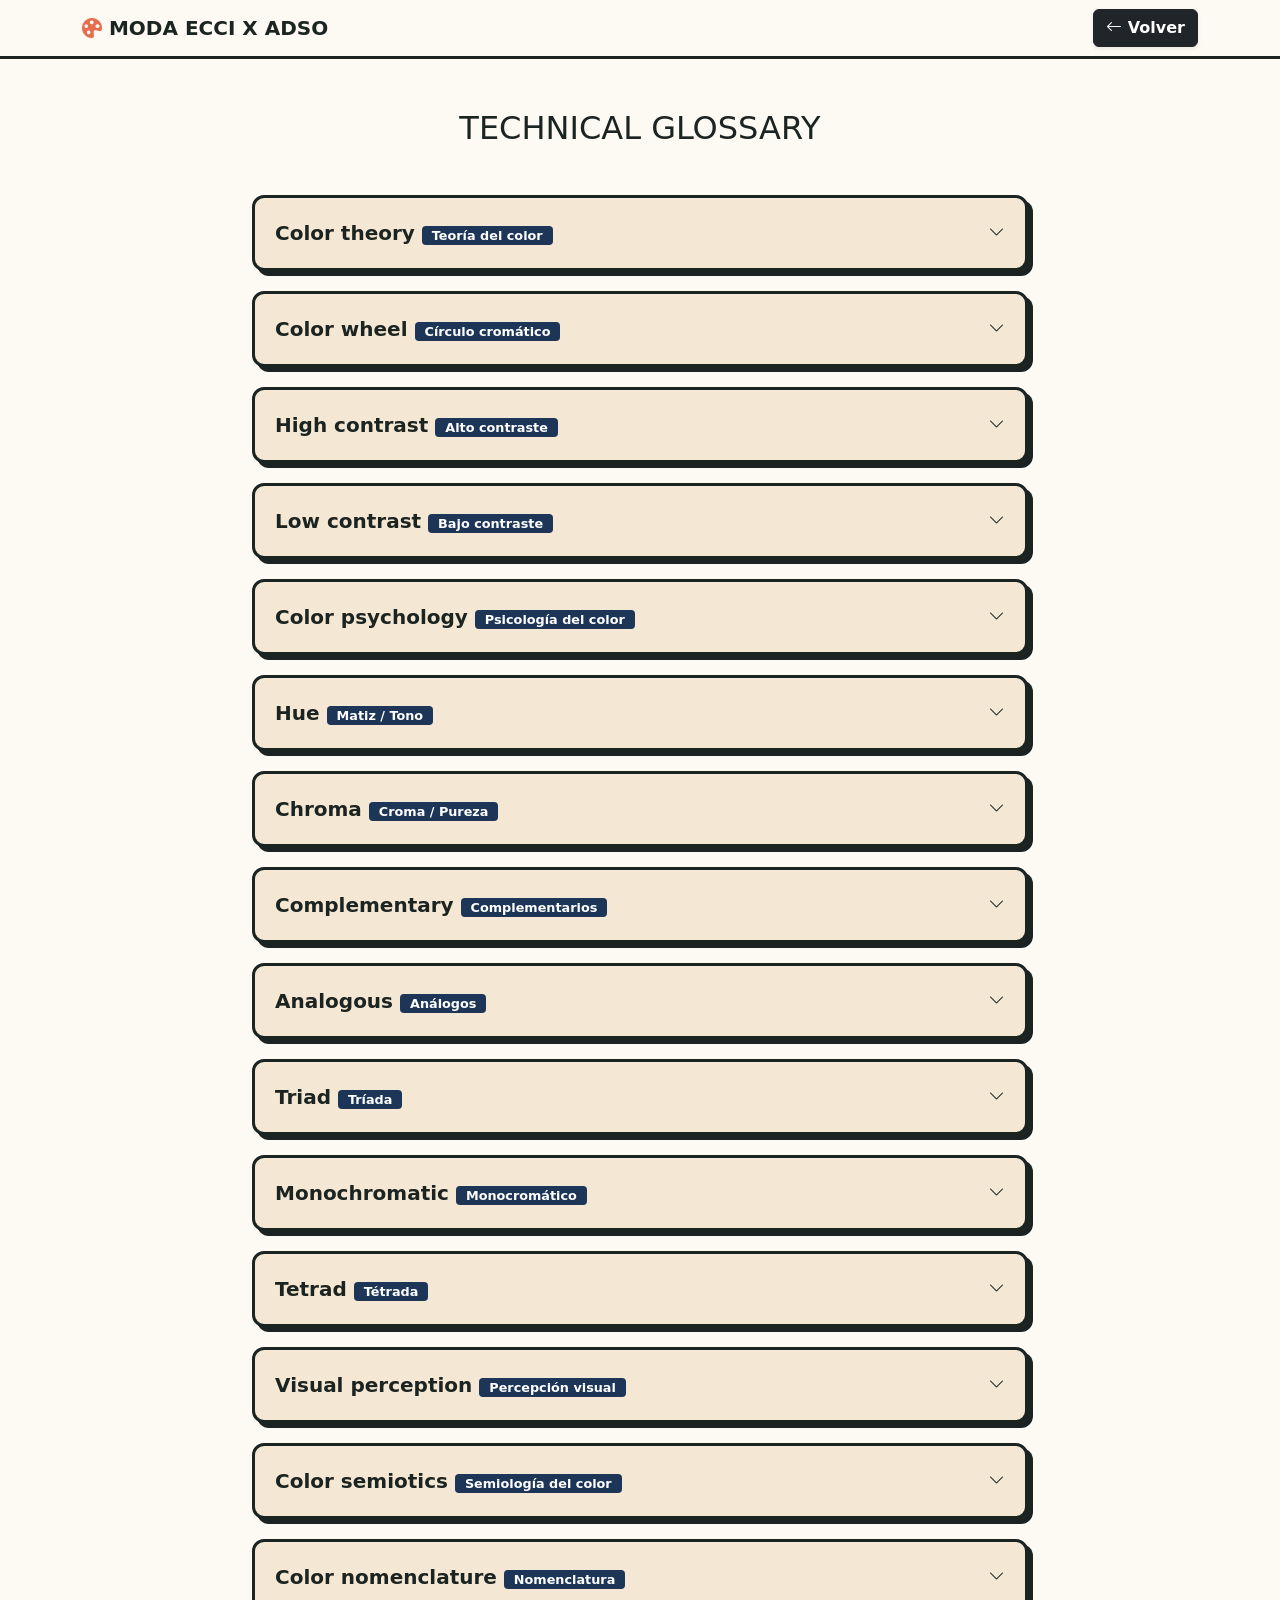
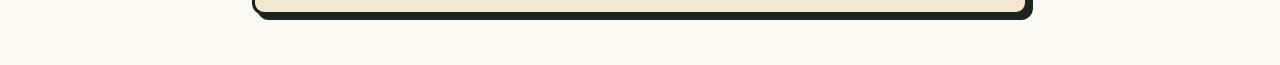
==== glossary.html @ 3eb05f11 "cambio de mayuscula a minuscula" ====
<!DOCTYPE html>
<html lang="es">
<head>
    <meta charset="UTF-8">
    <meta name="viewport" content="width=device-width, initial-scale=1.0">
    <title>Technical Glossary | MODA ECCI x ADSO</title>
    <link href="https://cdn.jsdelivr.net/npm/bootstrap@5.3.2/dist/css/bootstrap.min.css" rel="stylesheet">
    <link rel="stylesheet" href="https://cdn.jsdelivr.net/npm/bootstrap-icons@1.11.1/font/bootstrap-icons.css">
    
    <style>
        :root {
            --vintage-bg: #fdfaf4;
            --vintage-card-bg: #f4e7d3;
            --vintage-dark: #1b2421;
            --vintage-orange: #e76f51;
            --vintage-blue: #1d3557;
        }

        body { background-color: var(--vintage-bg); color: var(--vintage-dark); font-family: 'Segoe UI', system-ui, sans-serif; }
        .navbar-glass { background-color: var(--vintage-bg); border-bottom: 3px solid var(--vintage-dark); }
        .navbar-brand { font-weight: 800; color: var(--vintage-dark) !important; text-transform: uppercase; }
        
        .glossary-container { max-width: 800px; margin: 50px auto; }
        .card-glass { background-color: var(--vintage-card-bg); border: 3px solid var(--vintage-dark) !important; border-radius: 12px; box-shadow: 5px 5px 0px var(--vintage-dark); margin-bottom: 20px; transition: transform 0.2s; cursor: pointer; }
        .card-glass:hover { transform: translate(-2px, -2px); box-shadow: 7px 7px 0px var(--vintage-dark); }
        
        .term-header { padding: 20px; display: flex; justify-content: space-between; align-items: center; }
        .term-definition { display: none; padding: 0 20px 20px 20px; font-weight: 600; color: var(--vintage-dark); border-top: 2px solid var(--vintage-dark); padding-top: 15px; }
        .badge-trans { background: var(--vintage-blue); color: #fff; padding: 2px 10px; border-radius: 4px; font-size: 0.8rem; }
        
        .card-glass.active .term-definition { display: block; }
        .card-glass.active i { transform: rotate(180deg); }
    </style>
</head>
<body>

    <nav class="navbar navbar-expand-lg navbar-dark navbar-glass sticky-top">
        <div class="container">
            <a class="navbar-brand" href="index.html"><i class="bi bi-palette-fill" style="color: var(--vintage-orange);"></i> MODA ECCI x ADSO</a>
            <a href="index.html" class="btn btn-dark fw-bold shadow-sm"><i class="bi bi-arrow-left"></i> Volver</a>
        </div>
    </nav>

    <div class="container glossary-container">
        <h2 class="fw-black text-uppercase text-center mb-5">Technical Glossary</h2>
        
        <!-- 15 Términos -->
        <script>
            const terms = [
                {t: "Color theory", tr: "Teoría del color", d: "Reglas y lineamientos científicos y artísticos que rigen la mezcla de colores."},
                {t: "Color wheel", tr: "Círculo cromático", d: "Representación circular que organiza los colores para facilitar el estudio de sus armonías."},
                {t: "High contrast", tr: "Alto contraste", d: "Relación de color opuesta que inyecta energía y garantiza accesibilidad visual."},
                {t: "Low contrast", tr: "Bajo contraste", d: "Combinación sutil basada en matices cercanos; evoca suavidad y armonía."},
                {t: "Color psychology", tr: "Psicología del color", d: "Estudio de cómo la luz provoca respuestas emocionales en los usuarios."},
                {t: "Hue", tr: "Matiz / Tono", d: "Propiedad pura del color que permite diferenciar una longitud de onda de otra."},
                {t: "Chroma", tr: "Croma / Pureza", d: "Atributo que determina la intensidad o saturación de un color."},
                {t: "Complementary", tr: "Complementarios", d: "Colores ubicados en extremos opuestos del círculo cromático."},
                {t: "Analogous", tr: "Análogos", d: "Colores vecinos en el círculo que conviven sin generar tensión visual."},
                {t: "Triad", tr: "Tríada", d: "Combinación de tres colores espaciados simétricamente en triángulo."},
                {t: "Monochromatic", tr: "Monocromático", d: "Uso de un solo color base variando su luminosidad y oscuridad."},
                {t: "Tetrad", tr: "Tétrada", d: "Coordinación de cuatro colores distribuidos simétricamente en pares."},
                {t: "Visual perception", tr: "Percepción visual", d: "Capacidad cognitiva para interpretar estímulos lumínicos."},
                {t: "Color semiotics", tr: "Semiología del color", d: "El color interpretado como un sistema de signos culturales."},
                {t: "Color nomenclature", tr: "Nomenclatura", d: "Sistemas estructurados para catalogar y replicar tonos exactos."}
            ];

            terms.forEach(item => {
                document.write(`
                    <div class="card-glass" onclick="this.classList.toggle('active')">
                        <div class="term-header">
                            <span class="fw-bold fs-5">${item.t} <span class="badge-trans">${item.tr}</span></span>
                            <i class="bi bi-chevron-down"></i>
                        </div>
                        <div class="term-definition">${item.d}</div>
                    </div>
                `);
            });
        </script>
    </div>

    <script src="https://cdn.jsdelivr.net/npm/bootstrap@5.3.2/dist/js/bootstrap.bundle.min.js"></script>
</body>
</html>
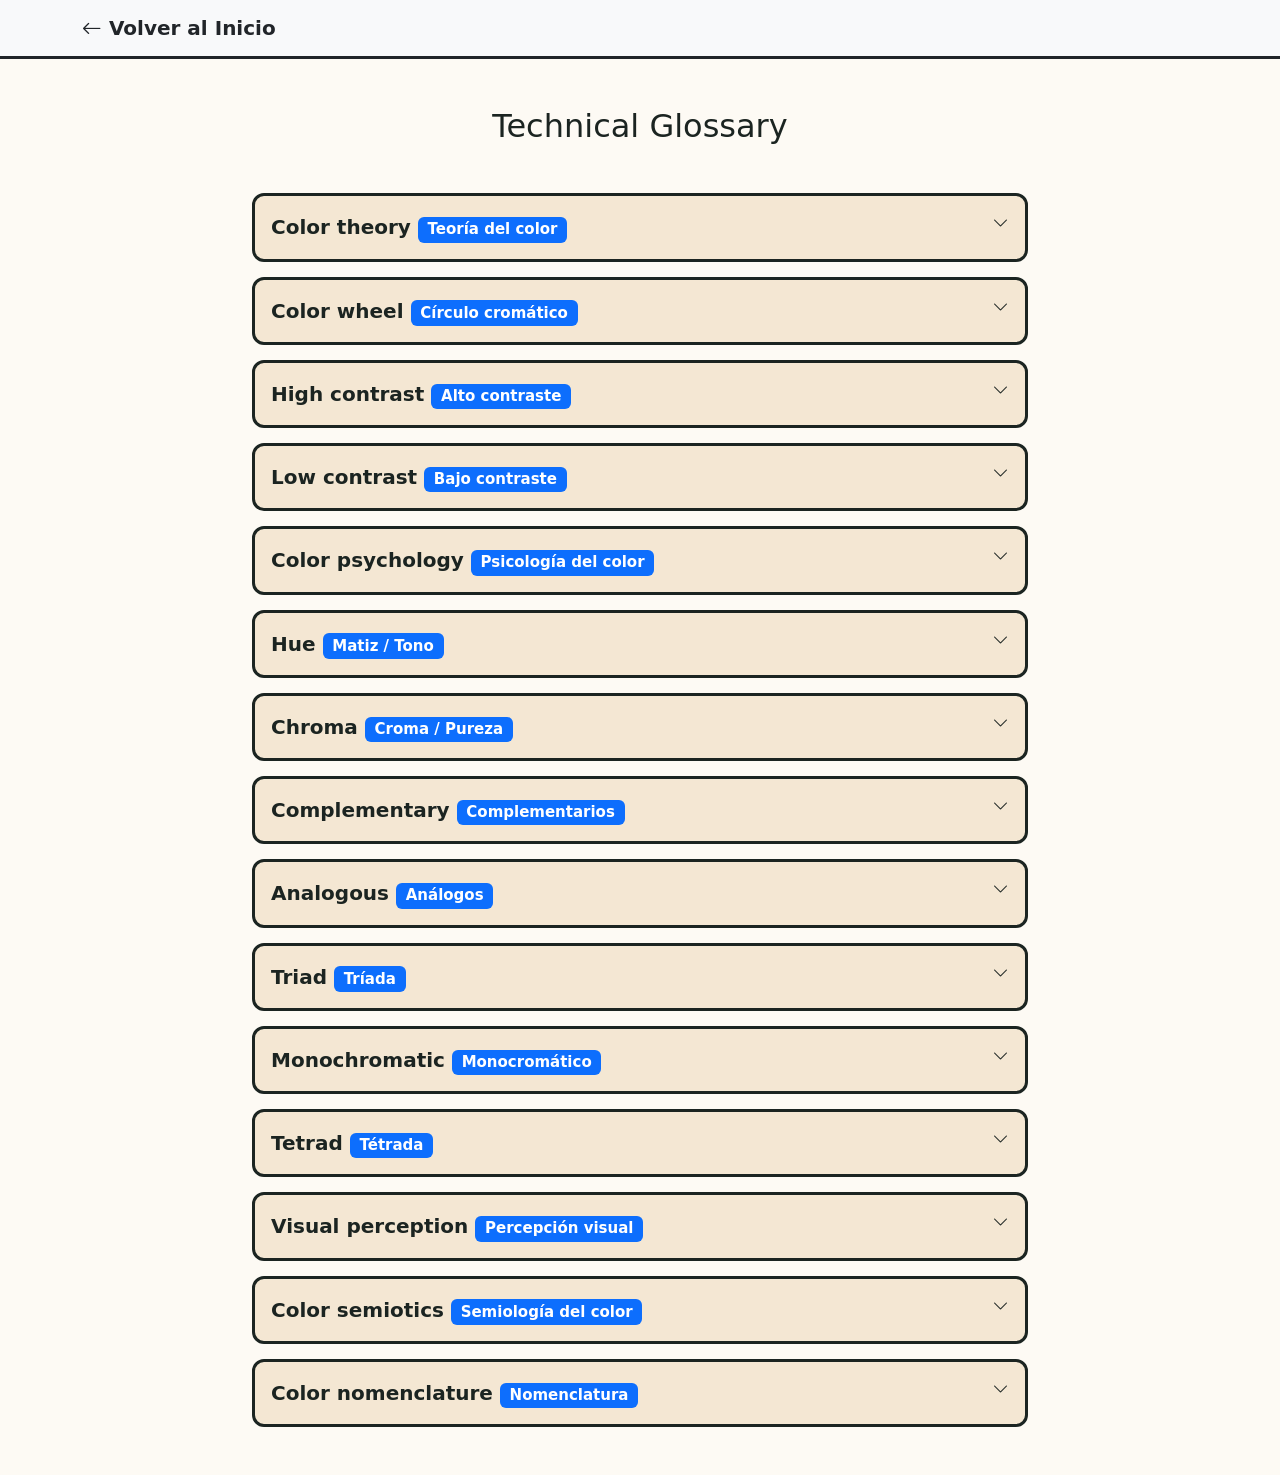
==== commit 0304e5a9: "Cambios" ====
--- a/glossary.html
+++ b/glossary.html
@@ -6,78 +6,54 @@
     <title>Technical Glossary | MODA ECCI x ADSO</title>
     <link href="https://cdn.jsdelivr.net/npm/bootstrap@5.3.2/dist/css/bootstrap.min.css" rel="stylesheet">
     <link rel="stylesheet" href="https://cdn.jsdelivr.net/npm/bootstrap-icons@1.11.1/font/bootstrap-icons.css">
-    
     <style>
-        :root {
-            --vintage-bg: #fdfaf4;
-            --vintage-card-bg: #f4e7d3;
-            --vintage-dark: #1b2421;
-            --vintage-orange: #e76f51;
-            --vintage-blue: #1d3557;
-        }
-
+        :root { --vintage-bg: #fdfaf4; --vintage-card-bg: #f4e7d3; --vintage-dark: #1b2421; --vintage-blue: #1d3557; }
         body { background-color: var(--vintage-bg); color: var(--vintage-dark); font-family: 'Segoe UI', system-ui, sans-serif; }
-        .navbar-glass { background-color: var(--vintage-bg); border-bottom: 3px solid var(--vintage-dark); }
-        .navbar-brand { font-weight: 800; color: var(--vintage-dark) !important; text-transform: uppercase; }
-        
-        .glossary-container { max-width: 800px; margin: 50px auto; }
-        .card-glass { background-color: var(--vintage-card-bg); border: 3px solid var(--vintage-dark) !important; border-radius: 12px; box-shadow: 5px 5px 0px var(--vintage-dark); margin-bottom: 20px; transition: transform 0.2s; cursor: pointer; }
-        .card-glass:hover { transform: translate(-2px, -2px); box-shadow: 7px 7px 0px var(--vintage-dark); }
-        
-        .term-header { padding: 20px; display: flex; justify-content: space-between; align-items: center; }
-        .term-definition { display: none; padding: 0 20px 20px 20px; font-weight: 600; color: var(--vintage-dark); border-top: 2px solid var(--vintage-dark); padding-top: 15px; }
-        .badge-trans { background: var(--vintage-blue); color: #fff; padding: 2px 10px; border-radius: 4px; font-size: 0.8rem; }
-        
+        .card-glass { background-color: var(--vintage-card-bg); border: 3px solid var(--vintage-dark) !important; border-radius: 12px; margin-bottom: 15px; cursor: pointer; }
+        .term-definition { display: none; padding: 15px; border-top: 2px solid var(--vintage-dark); }
         .card-glass.active .term-definition { display: block; }
-        .card-glass.active i { transform: rotate(180deg); }
     </style>
 </head>
 <body>
-
-    <nav class="navbar navbar-expand-lg navbar-dark navbar-glass sticky-top">
+    <nav class="navbar navbar-dark bg-light border-bottom border-3 border-dark sticky-top">
         <div class="container">
-            <a class="navbar-brand" href="index.html"><i class="bi bi-palette-fill" style="color: var(--vintage-orange);"></i> MODA ECCI x ADSO</a>
-            <a href="index.html" class="btn btn-dark fw-bold shadow-sm"><i class="bi bi-arrow-left"></i> Volver</a>
+            <a class="navbar-brand text-dark fw-bold" href="index.html"><i class="bi bi-arrow-left"></i> Volver al Inicio</a>
         </div>
     </nav>
 
-    <div class="container glossary-container">
-        <h2 class="fw-black text-uppercase text-center mb-5">Technical Glossary</h2>
-        
-        <!-- 15 Términos -->
+    <div class="container my-5" style="max-width: 800px;">
+        <h2 class="text-center fw-black mb-5">Technical Glossary</h2>
         <script>
             const terms = [
-                {t: "Color theory", tr: "Teoría del color", d: "Reglas y lineamientos científicos y artísticos que rigen la mezcla de colores."},
-                {t: "Color wheel", tr: "Círculo cromático", d: "Representación circular que organiza los colores para facilitar el estudio de sus armonías."},
-                {t: "High contrast", tr: "Alto contraste", d: "Relación de color opuesta que inyecta energía y garantiza accesibilidad visual."},
-                {t: "Low contrast", tr: "Bajo contraste", d: "Combinación sutil basada en matices cercanos; evoca suavidad y armonía."},
-                {t: "Color psychology", tr: "Psicología del color", d: "Estudio de cómo la luz provoca respuestas emocionales en los usuarios."},
-                {t: "Hue", tr: "Matiz / Tono", d: "Propiedad pura del color que permite diferenciar una longitud de onda de otra."},
-                {t: "Chroma", tr: "Croma / Pureza", d: "Atributo que determina la intensidad o saturación de un color."},
-                {t: "Complementary", tr: "Complementarios", d: "Colores ubicados en extremos opuestos del círculo cromático."},
-                {t: "Analogous", tr: "Análogos", d: "Colores vecinos en el círculo que conviven sin generar tensión visual."},
-                {t: "Triad", tr: "Tríada", d: "Combinación de tres colores espaciados simétricamente en triángulo."},
-                {t: "Monochromatic", tr: "Monocromático", d: "Uso de un solo color base variando su luminosidad y oscuridad."},
-                {t: "Tetrad", tr: "Tétrada", d: "Coordinación de cuatro colores distribuidos simétricamente en pares."},
-                {t: "Visual perception", tr: "Percepción visual", d: "Capacidad cognitiva para interpretar estímulos lumínicos."},
-                {t: "Color semiotics", tr: "Semiología del color", d: "El color interpretado como un sistema de signos culturales."},
-                {t: "Color nomenclature", tr: "Nomenclatura", d: "Sistemas estructurados para catalogar y replicar tonos exactos."}
+                {t: "Color theory", tr: "Teoría del color", d: "Reglas y lineamientos científicos y artísticos."},
+                {t: "Color wheel", tr: "Círculo cromático", d: "Representación circular que organiza los colores."},
+                {t: "High contrast", tr: "Alto contraste", d: "Relación de color opuesta que inyecta energía."},
+                {t: "Low contrast", tr: "Bajo contraste", d: "Combinación sutil basada en matices cercanos."},
+                {t: "Color psychology", tr: "Psicología del color", d: "Estudio de las respuestas emocionales ante la luz."},
+                {t: "Hue", tr: "Matiz / Tono", d: "Propiedad pura del color."},
+                {t: "Chroma", tr: "Croma / Pureza", d: "Atributo de intensidad o saturación."},
+                {t: "Complementary", tr: "Complementarios", d: "Colores en extremos opuestos del círculo."},
+                {t: "Analogous", tr: "Análogos", d: "Colores vecinos que conviven sin tensión."},
+                {t: "Triad", tr: "Tríada", d: "Tres colores espaciados simétricamente."},
+                {t: "Monochromatic", tr: "Monocromático", d: "Un solo color base con variaciones de luz."},
+                {t: "Tetrad", tr: "Tétrada", d: "Cuatro colores distribuidos en pares."},
+                {t: "Visual perception", tr: "Percepción visual", d: "Capacidad para interpretar estímulos."},
+                {t: "Color semiotics", tr: "Semiología del color", d: "Interpretación como sistema de signos."},
+                {t: "Color nomenclature", tr: "Nomenclatura", d: "Sistemas para catalogar tonos exactos."}
             ];
 
             terms.forEach(item => {
                 document.write(`
                     <div class="card-glass" onclick="this.classList.toggle('active')">
-                        <div class="term-header">
-                            <span class="fw-bold fs-5">${item.t} <span class="badge-trans">${item.tr}</span></span>
+                        <div class="p-3 d-flex justify-content-between">
+                            <span class="fw-bold fs-5">${item.t} <span class="badge bg-primary">${item.tr}</span></span>
                             <i class="bi bi-chevron-down"></i>
                         </div>
-                        <div class="term-definition">${item.d}</div>
+                        <div class="term-definition fw-semibold">${item.d}</div>
                     </div>
                 `);
             });
         </script>
     </div>
-
-    <script src="https://cdn.jsdelivr.net/npm/bootstrap@5.3.2/dist/js/bootstrap.bundle.min.js"></script>
 </body>
 </html>
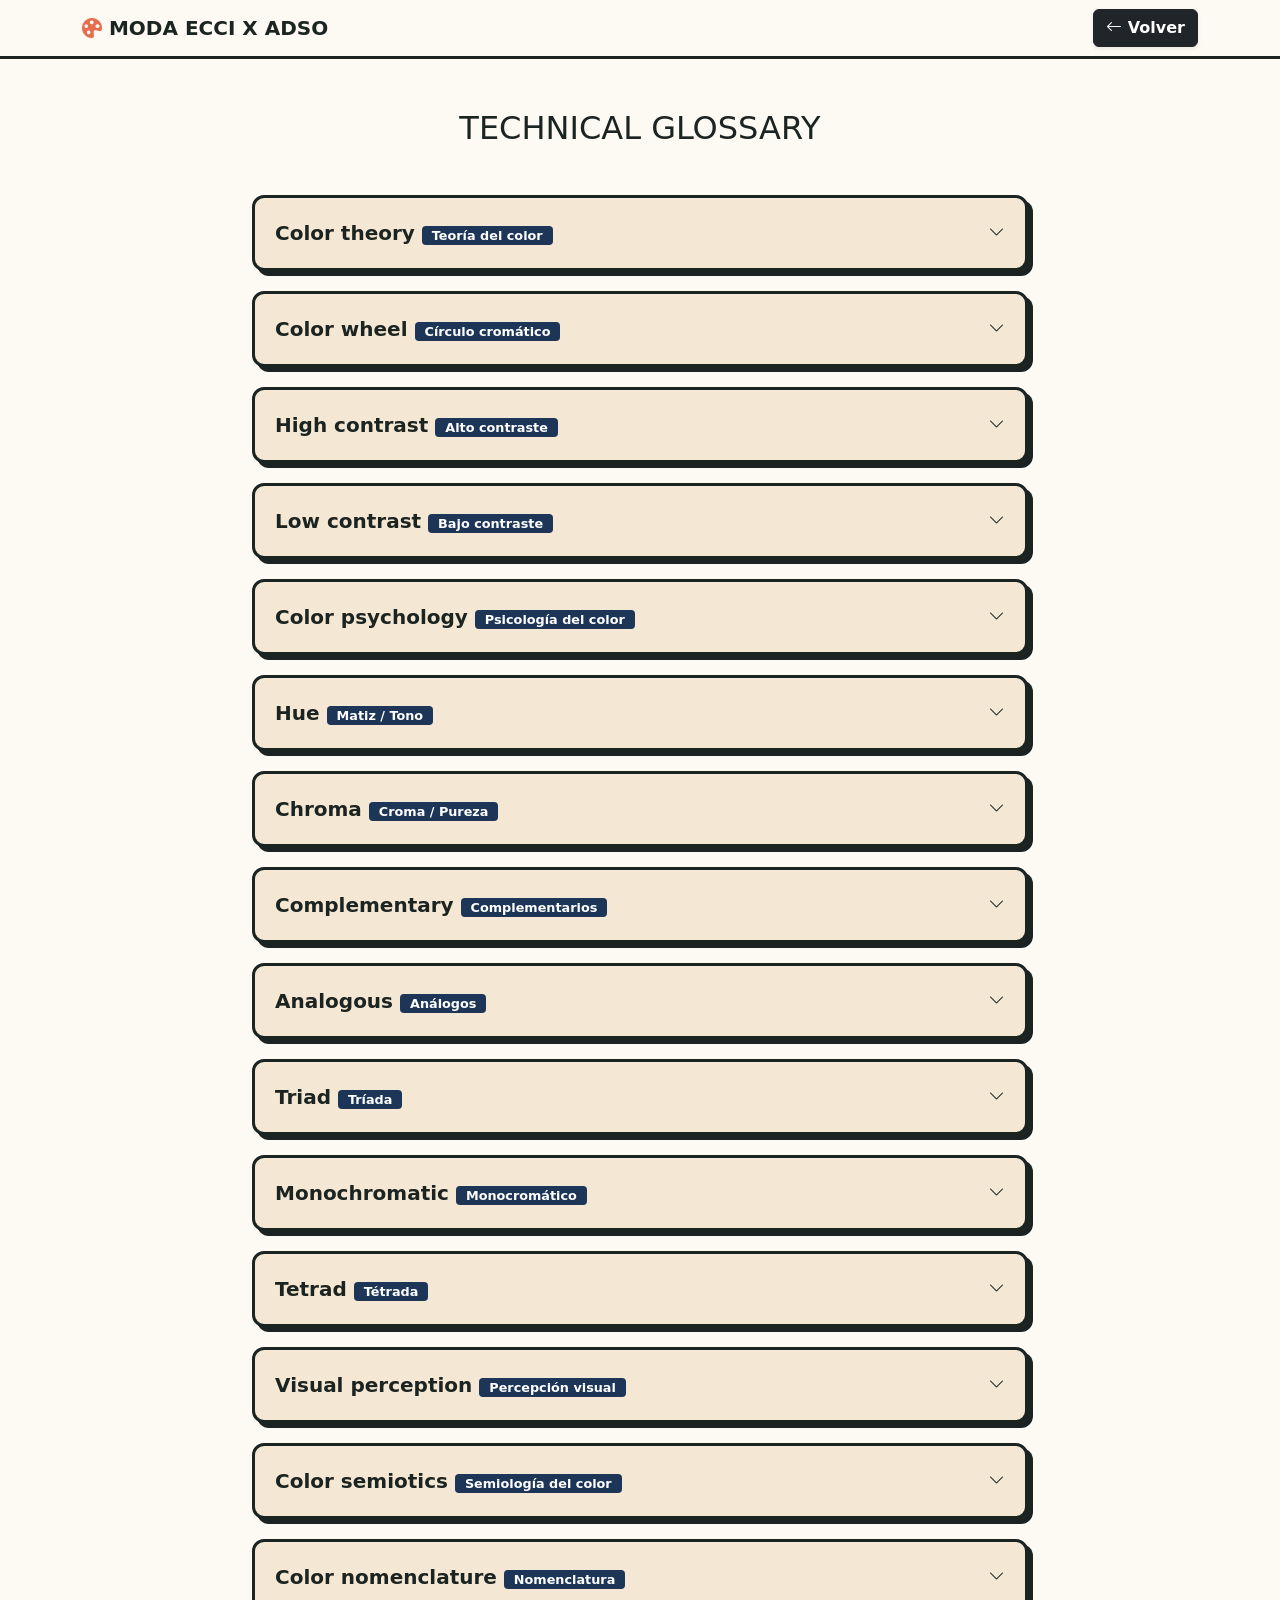
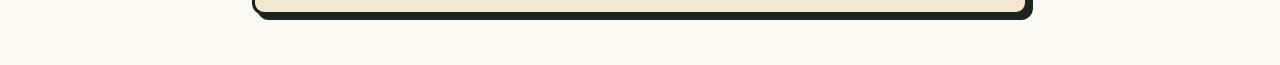
==== commit b515137b: "Cambios" ====
--- a/glossary.html
+++ b/glossary.html
@@ -6,54 +6,84 @@
     <title>Technical Glossary | MODA ECCI x ADSO</title>
     <link href="https://cdn.jsdelivr.net/npm/bootstrap@5.3.2/dist/css/bootstrap.min.css" rel="stylesheet">
     <link rel="stylesheet" href="https://cdn.jsdelivr.net/npm/bootstrap-icons@1.11.1/font/bootstrap-icons.css">
+    
     <style>
-        :root { --vintage-bg: #fdfaf4; --vintage-card-bg: #f4e7d3; --vintage-dark: #1b2421; --vintage-blue: #1d3557; }
+        :root {
+            --vintage-bg: #fdfaf4;
+            --vintage-card-bg: #f4e7d3;
+            --vintage-dark: #1b2421;
+            --vintage-orange: #e76f51;
+            --vintage-blue: #1d3557;
+        }
+
         body { background-color: var(--vintage-bg); color: var(--vintage-dark); font-family: 'Segoe UI', system-ui, sans-serif; }
-        .card-glass { background-color: var(--vintage-card-bg); border: 3px solid var(--vintage-dark) !important; border-radius: 12px; margin-bottom: 15px; cursor: pointer; }
-        .term-definition { display: none; padding: 15px; border-top: 2px solid var(--vintage-dark); }
+        .navbar-glass { background-color: var(--vintage-bg); border-bottom: 3px solid var(--vintage-dark); }
+        .navbar-brand { font-weight: 800; color: var(--vintage-dark) !important; text-transform: uppercase; }
+        
+        .glossary-container { max-width: 800px; margin: 50px auto; }
+        .card-glass { background-color: var(--vintage-card-bg); border: 3px solid var(--vintage-dark) !important; border-radius: 12px; box-shadow: 5px 5px 0px var(--vintage-dark); margin-bottom: 20px; transition: transform 0.2s; cursor: pointer; }
+        .card-glass:hover { transform: translate(-2px, -2px); box-shadow: 7px 7px 0px var(--vintage-dark); }
+        
+        .term-header { padding: 20px; display: flex; justify-content: space-between; align-items: center; }
+        .term-definition { display: none; padding: 0 20px 20px 20px; font-weight: 600; color: var(--vintage-dark); border-top: 2px solid var(--vintage-dark); padding-top: 15px; }
+        .badge-trans { background: var(--vintage-blue); color: #fff; padding: 2px 10px; border-radius: 4px; font-size: 0.8rem; }
+        
         .card-glass.active .term-definition { display: block; }
+        .card-glass.active i { transform: rotate(180deg); }
     </style>
 </head>
 <body>
-    <nav class="navbar navbar-dark bg-light border-bottom border-3 border-dark sticky-top">
+
+    <nav class="navbar navbar-expand-lg navbar-dark navbar-glass sticky-top">
         <div class="container">
-            <a class="navbar-brand text-dark fw-bold" href="index.html"><i class="bi bi-arrow-left"></i> Volver al Inicio</a>
+            <a class="navbar-brand" href="index.html"><i class="bi bi-palette-fill" style="color: var(--vintage-orange);"></i> MODA ECCI x ADSO</a>
+            <a href="index.html" class="btn btn-dark fw-bold shadow-sm"><i class="bi bi-arrow-left"></i> Volver</a>
         </div>
     </nav>
 
-    <div class="container my-5" style="max-width: 800px;">
-        <h2 class="text-center fw-black mb-5">Technical Glossary</h2>
-        <script>
+    <div class="container glossary-container">
+        <h2 class="fw-black text-uppercase text-center mb-5">Technical Glossary</h2>
+        
+        <!-- Contenedor donde se insertarán los términos -->
+        <div id="glossary-list"></div>
+    </div>
+
+    <script src="https://cdn.jsdelivr.net/npm/bootstrap@5.3.2/dist/js/bootstrap.bundle.min.js"></script>
+    <script>
+        document.addEventListener("DOMContentLoaded", () => {
             const terms = [
-                {t: "Color theory", tr: "Teoría del color", d: "Reglas y lineamientos científicos y artísticos."},
-                {t: "Color wheel", tr: "Círculo cromático", d: "Representación circular que organiza los colores."},
-                {t: "High contrast", tr: "Alto contraste", d: "Relación de color opuesta que inyecta energía."},
-                {t: "Low contrast", tr: "Bajo contraste", d: "Combinación sutil basada en matices cercanos."},
-                {t: "Color psychology", tr: "Psicología del color", d: "Estudio de las respuestas emocionales ante la luz."},
-                {t: "Hue", tr: "Matiz / Tono", d: "Propiedad pura del color."},
-                {t: "Chroma", tr: "Croma / Pureza", d: "Atributo de intensidad o saturación."},
-                {t: "Complementary", tr: "Complementarios", d: "Colores en extremos opuestos del círculo."},
-                {t: "Analogous", tr: "Análogos", d: "Colores vecinos que conviven sin tensión."},
-                {t: "Triad", tr: "Tríada", d: "Tres colores espaciados simétricamente."},
-                {t: "Monochromatic", tr: "Monocromático", d: "Un solo color base con variaciones de luz."},
-                {t: "Tetrad", tr: "Tétrada", d: "Cuatro colores distribuidos en pares."},
-                {t: "Visual perception", tr: "Percepción visual", d: "Capacidad para interpretar estímulos."},
-                {t: "Color semiotics", tr: "Semiología del color", d: "Interpretación como sistema de signos."},
-                {t: "Color nomenclature", tr: "Nomenclatura", d: "Sistemas para catalogar tonos exactos."}
+                {t: "Color theory", tr: "Teoría del color", d: "Reglas y lineamientos científicos y artísticos que rigen la mezcla de colores."},
+                {t: "Color wheel", tr: "Círculo cromático", d: "Representación circular que organiza los colores para facilitar el estudio de sus armonías."},
+                {t: "High contrast", tr: "Alto contraste", d: "Relación de color opuesta que inyecta energía y garantiza accesibilidad visual."},
+                {t: "Low contrast", tr: "Bajo contraste", d: "Combinación sutil basada en matices cercanos; evoca suavidad y armonía."},
+                {t: "Color psychology", tr: "Psicología del color", d: "Estudio de cómo la luz provoca respuestas emocionales en los usuarios."},
+                {t: "Hue", tr: "Matiz / Tono", d: "Propiedad pura del color que permite diferenciar una longitud de onda de otra."},
+                {t: "Chroma", tr: "Croma / Pureza", d: "Atributo que determina la intensidad o saturación de un color."},
+                {t: "Complementary", tr: "Complementarios", d: "Colores ubicados en extremos opuestos del círculo cromático."},
+                {t: "Analogous", tr: "Análogos", d: "Colores vecinos en el círculo que conviven sin generar tensión visual."},
+                {t: "Triad", tr: "Tríada", d: "Combinación de tres colores espaciados simétricamente en triángulo."},
+                {t: "Monochromatic", tr: "Monocromático", d: "Uso de un solo color base variando su luminosidad y oscuridad."},
+                {t: "Tetrad", tr: "Tétrada", d: "Coordinación de cuatro colores distribuidos simétricamente en pares."},
+                {t: "Visual perception", tr: "Percepción visual", d: "Capacidad cognitiva para interpretar estímulos lumínicos."},
+                {t: "Color semiotics", tr: "Semiología del color", d: "El color interpretado como un sistema de signos culturales."},
+                {t: "Color nomenclature", tr: "Nomenclatura", d: "Sistemas estructurados para catalogar y replicar tonos exactos."}
             ];
 
+            const list = document.getElementById('glossary-list');
             terms.forEach(item => {
-                document.write(`
-                    <div class="card-glass" onclick="this.classList.toggle('active')">
-                        <div class="p-3 d-flex justify-content-between">
-                            <span class="fw-bold fs-5">${item.t} <span class="badge bg-primary">${item.tr}</span></span>
-                            <i class="bi bi-chevron-down"></i>
-                        </div>
-                        <div class="term-definition fw-semibold">${item.d}</div>
+                const card = document.createElement('div');
+                card.className = 'card-glass';
+                card.onclick = function() { this.classList.toggle('active'); };
+                card.innerHTML = `
+                    <div class="term-header">
+                        <span class="fw-bold fs-5">${item.t} <span class="badge-trans">${item.tr}</span></span>
+                        <i class="bi bi-chevron-down"></i>
                     </div>
-                `);
+                    <div class="term-definition">${item.d}</div>
+                `;
+                list.appendChild(card);
             });
-        </script>
-    </div>
+        });
+    </script>
 </body>
 </html>
